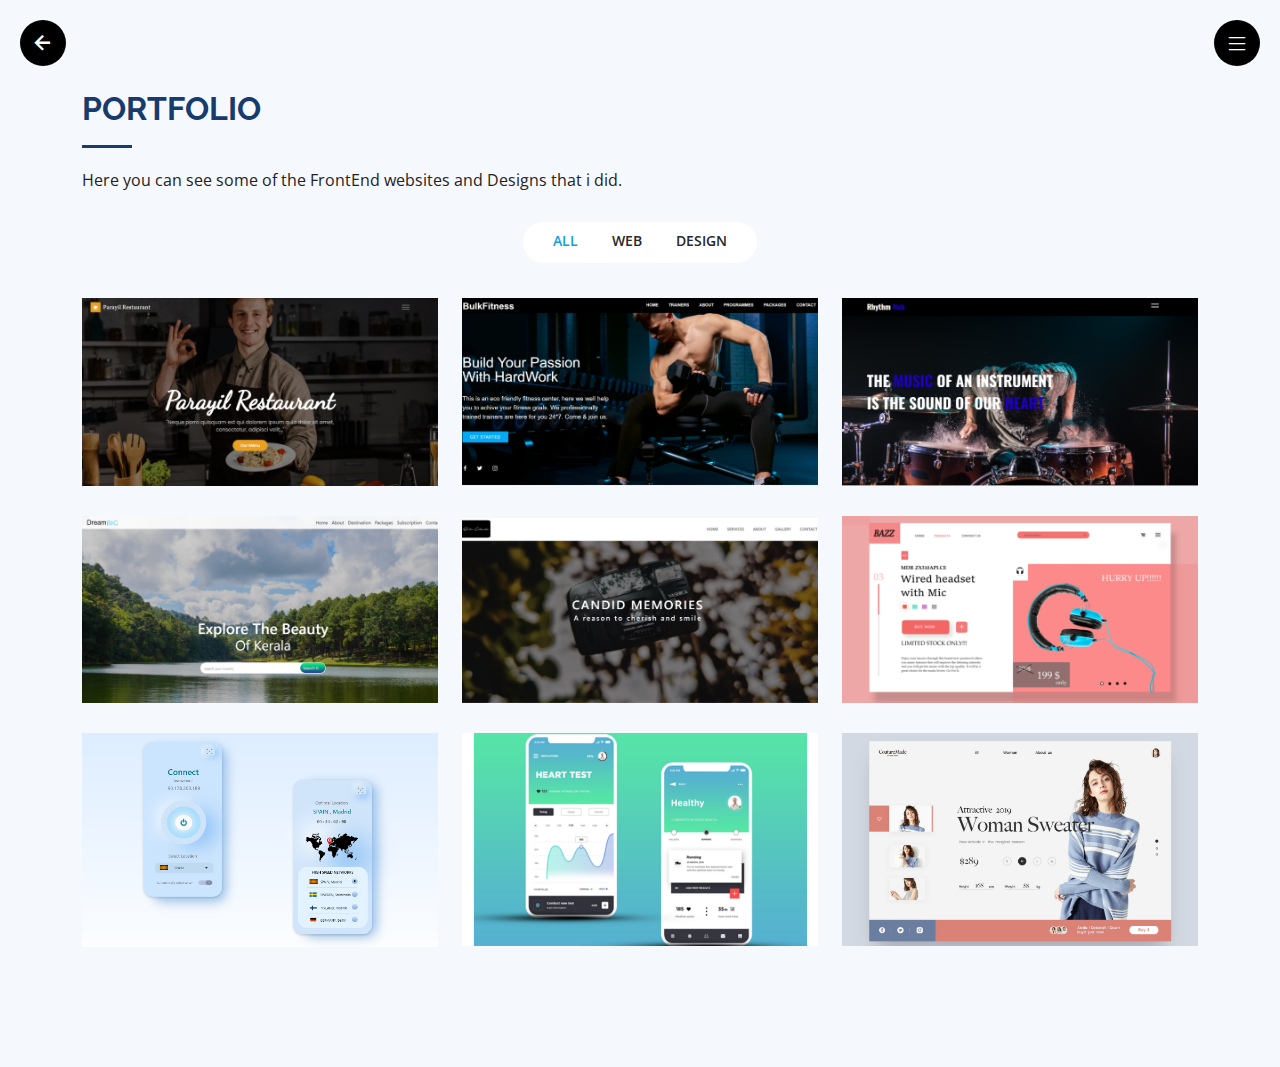
==== portfolio.html @ c001af82 "first-commit" ====
<!DOCTYPE html>
<html lang="en">

<head>
  <meta charset="utf-8">
  <meta content="width=device-width, initial-scale=1.0" name="viewport">

  <title>Bezel Website1</title>
  <meta content="" name="description">
  <meta content="" name="keywords">


  <!-- Favicons -->
  <link href="assets/img/favicon.png" rel="icon">
  <link href="assets/img/apple-touch-icon.png" rel="apple-touch-icon">

  <!-- Google Fonts -->
  <link
    href="https://fonts.googleapis.com/css?family=Open+Sans:300,300i,400,400i,600,600i,700,700i|Raleway:300,300i,400,400i,500,500i,600,600i,700,700i|Poppins:300,300i,400,400i,500,500i,600,600i,700,700i"
    rel="stylesheet">

  <!-- Vendor CSS Files -->
  <link href="assets/vendor/aos/aos.css" rel="stylesheet">
  <link href="assets/vendor/bootstrap/css/bootstrap.min.css" rel="stylesheet">
  <link href="assets/vendor/bootstrap-icons/bootstrap-icons.css" rel="stylesheet">
  <link href="assets/vendor/boxicons/css/boxicons.min.css" rel="stylesheet">
  <link href="assets/vendor/glightbox/css/glightbox.min.css" rel="stylesheet">
  <link href="assets/endor/swiper/swiper-bundle.min.css" rel="stylesheet">

  <!--Main CSS File -->
  <link href="assets/css/style.css" rel="stylesheet">


</head>

<body>

  <i class="bi bi-list mobile-nav-toggle"></i>
  <!-- ======= Header ======= -->
  <header id="header">
    <div class="d-flex flex-column">
      <div class="profile">
        <img src="assets/img/profile-img.jpg" alt="" class="img-fluid rounded-circle">

        <div class="social-links mt-3 text-center">
          <a href="https://api.whatsapp.com/qr/IHTNU7TVJEJCJ1" class="twitter"><i class="bx bxl-whatsapp"></i></a>
          <a href="https://www.instagram.com/__j.j_jr__/" class="instagram"><i class="bx bxl-instagram"></i></a>
          <a href="https://github.com/Bezel-Joseph" class="google-plus"><i class="bx bxl-github"></i></a>
          <a href="https://www.linkedin.com/in/bezel-jacob-9906391b2/" class="linkedin"><i
              class="bx bxl-linkedin"></i></a>
        </div>
      </div>

      <nav id="navbar" class="nav-menu navbar ">

        <ul>
          <li><a href="#hero" class="link-item nav-link scrollto"><i class="bx bx-home"></i> <span>Home</span></a></li>
          <li><a href="#services" class="link-item nav-link scrollto"><i class="bx bx-server"></i>
              <span>Services</span></a></li>
          <li><a href="#about" class="link-item nav-link scrollto"><i class="bx bx-user"></i> <span>About</span></a>
          </li>
          <li><a href="#resume" class="link-item nav-link scrollto"><i class="bx bx-file-blank"></i>
              <span>Resume</span></a></li>
          <li><a href="#portfolio" class=" link-item nav-link scrollto active"><i class="bx bx-book-content"></i>
              <span>Portfolio</span></a></li>
          <li><a href="#contact" class="link-item nav-link scrollto"><i class="bx bx-envelope"></i>
              <span>Contact</span></a></li>
        </ul>
      </nav>
    </div>
  </header>
  <!-- End Header -->


  <!-- ======= Hero Section ======= -->
  <section id="hero" class="d-flex flex-column section">

    <div class="toggle-container " id="toggle">
      <label for="toggle"><i class="bx bx-bulb"></i></label>
    </div>
    <div class="effect-wrap">
      <div class="effect effect-1">
      </div>
      <div class="effect effect-2">
        <div></div>
        <div></div>
        <div></div>
        <div></div>
        <div></div>
        <div></div>
        <div></div>
        <div></div>
        <div></div>
        <div></div>
        <div></div>
        <div></div>
        <div></div>
        <div></div>
        <div></div>
        <div></div>
        <div></div>
        <div></div>
        <div></div>
        <div></div>
        <div></div>
        <div></div>
        <div></div>
        <div></div>
        <div></div>
        <div></div>
        <div></div>
        <div></div>
        <div></div>
        <div></div>
        <div></div>
        <div></div>
        <div></div>
        <div></div>
        <div></div>
        <div></div>
        <div></div>
        <div></div>
        <div></div>
        <div></div>
        <div></div>
        <div></div>
        <div></div>
        <div></div>
        <div></div>
      </div>
      <div class="effect effect-3"></div>
      <div class="effect effect-5">
        <div></div>
        <div></div>
        <div></div>
        <div></div>
        <div></div>
        <div></div>
        <div></div>
        <div></div>
        <div></div>
        <div></div>
      </div>
    </div>
    </div>

    <div class="container">
      <div class="row full-screen align-items-center justify-content-center">
        <div class="home-text">
          <p>Hello!</p>
          <h1>I'm Bezel Joseph Jacob</h1>
          <h2>Developer & Designer</h2>
          <a href="./Bezel's Resume.pdf" class="nav-link btn-1 outer-shadow hover-in-shadow">Download Resume</a>
        </div>
      </div>
  </section>
  <!-- End Hero -->


  <main id="main">
    <!-- ======= Services Section ======= -->
    <section id="services" class="services section">
      <div class="container">
        <div class="toggle-container " id="back">
          <a href="#hero" class="link-item nav-link scrollto"><i class="bx bx-left-arrow-alt"></i></a>
        </div>
        <div class="section-title">
          <h2>SERVICES</h2>
          <p></p>
        </div>

        <div class="row">
          <div class="col-lg-4 col-md-6 icon-box" data-aos="fade-up">
            <div class="icon"><i class="bi bi-laptop"></i></div>
            <h4 class="title"><a href="">Web Development</a></h4>
            <p class="description">We provide you the best Front-End Websites with all modern effects and animations.
            </p>
          </div>
          <div class="col-lg-4 col-md-6 icon-box" data-aos="fade-up" data-aos-delay="100">
            <div class="icon"><i class="bi bi-brush"></i></div>
            <h4 class="title"><a href="">Web Design</a></h4>
            <p class="description">We provide you with the modern stunning web designs that will attract people.</p>
          </div>
          <div class="col-lg-4 col-md-6 icon-box" data-aos="fade-up" data-aos-delay="200">
            <div class="icon"><i class="bi bi-camera"></i></div>
            <h4 class="title"><a href="">Photography</a></h4>
            <p class="description">We also provide photoshoots for your websites and for all other events also</p>
          </div>

        </div>
      </div>
    </section>


    <!-- End Services Section -->


    <!-- ======= About Section ======= -->
    <section id="about" class="about section">
      <div class="toggle-container " id="back">
        <a href="#hero" class="link-item nav-link scrollto"><i class="bx bx-left-arrow-alt"></i></a>
      </div>
      <div class="container">
        <div class="section-title">
          <h2>ABOUT</h2>
          <p>I'm Bezel Joseph Jacob a Front-End Web Developer located at Alappuzha, Kerala. I'm currently pursuing
            B-tech in Electronics and Communication Engineering.</p>
        </div>

        <div class="row">
          <div class="col-lg-4" data-aos="fade-right">
            <img src="assets/img/profile-img.jpg" class="img-fluid" alt="">
          </div>
          <div class="col-lg-8 pt-4 pt-lg-0 content" data-aos="fade-left">
            <h3>Front-End web-Developer &amp; Web Designer.</h3>
            <p class="fst-italic">
              Being a Front-End Developer, I did some courses to enhance my knowledge and also did projects. Doing this
              as part time along with my studies. Working to become a Full Stack Web-Developer.
            </p>
            <div class="row">
              <div class="col-lg-6">
                <ul>
                  <li><i class="bi bi-chevron-right"></i> <strong>Website:</strong> <span>www.bezeljacob.com</span></li>
                  <li><i class="bi bi-chevron-right"></i> <strong>Phone:</strong> <span>+91 9605274431</span></li>
                  <li><i class="bi bi-chevron-right"></i> <strong>City:</strong> <span>Kerala, India</span></li>
                </ul>
              </div>
              <div class="col-lg-6">
                <ul>
                  <li><i class="bi bi-chevron-right"></i> <strong>Age:</strong> <span>21</span></li>
                  <li><i class="bi bi-chevron-right"></i> <strong>Degree:</strong> <span>Currently doing B-Tech</span>
                  </li>
                  <li><i class="bi bi-chevron-right"></i> <strong>Freelance:</strong> <span>Available</span></li>
                </ul>
              </div>
            </div>
            <p>
              I have a serious passion for UI effects, animation and creative intuitive, dynamic user interfaces. For
              any type of user interfaced Front-End website development or website Design you can feel free to contact
              me anytime. I can do it perfectly according to your suggestions.
            </p>
            <a href="./Bezel's Resume.pdf" class="nav-link btn-1 outer-shadow hover-in-shadow">Download Resume</a>
            <a href="#portfolio" class="link-item nav-link btn-1 outer-shadow hover-in-shadow">My Work</a>
          </div>
        </div>

        <div class="about1">
          <div class="section-title">
            <h2>SKILLS</h2>
          </div>

          <div class="row skills-content">

            <div class="col-lg-6" data-aos="fade-up">

              <div class="progress">
                <span class="skill">HTML <i class="val">80%</i></span>
                <div class="progress-bar-wrap">
                  <div class="progress-bar" role="progressbar" aria-valuenow="80" aria-valuemin="0" aria-valuemax="100">
                  </div>
                </div>
              </div>

              <div class="progress">
                <span class="skill">CSS <i class="val">80%</i></span>
                <div class="progress-bar-wrap">
                  <div class="progress-bar" role="progressbar" aria-valuenow="80" aria-valuemin="0" aria-valuemax="100">
                  </div>
                </div>
              </div>

              <div class="progress">
                <span class="skill">JavaScript <i class="val">60%</i></span>
                <div class="progress-bar-wrap">
                  <div class="progress-bar" role="progressbar" aria-valuenow="65" aria-valuemin="0" aria-valuemax="100">
                  </div>
                </div>
              </div>

            </div>

            <div class="col-lg-6" data-aos="fade-up" data-aos-delay="100">

              <div class="progress">
                <span class="skill">React Js <i class="val">50%</i></span>
                <div class="progress-bar-wrap">
                  <div class="progress-bar" role="progressbar" aria-valuenow="50" aria-valuemin="0" aria-valuemax="100">
                  </div>
                </div>
              </div>

              <div class="progress">
                <span class="skill">WordPress/CMS <i class="val">50%</i></span>
                <div class="progress-bar-wrap">
                  <div class="progress-bar" role="progressbar" aria-valuenow="50" aria-valuemin="0" aria-valuemax="100">
                  </div>
                </div>
              </div>

              <div class="progress">
                <span class="skill">Adobe Xd <i class="val">85%</i></span>
                <div class="progress-bar-wrap">
                  <div class="progress-bar" role="progressbar" aria-valuenow="85" aria-valuemin="0" aria-valuemax="100">
                  </div>
                </div>
              </div>

            </div>

          </div>
        </div>
      </div>

    </section>
    <!-- End About Section -->


    <!-- ======= Resume Section ======= -->
    <section id="resume" class="resume section">
      <div class="container">
        <div class="toggle-container " id="back">
          <a href="#hero" class="link-item nav-link scrollto"><i class="bx bx-left-arrow-alt"></i></a>
        </div>
        <div class="section-title">
          <h2>RESUME</h2>
          <p>An Engineering student from Kerala Technological University passionate about developing user-friendly web
            applications. Seeking to a job or as an intern to develop their product as a front-end engineer(React JS),
            as well as grow and develop my own skills as a coder. </p>
        </div>

        <div class="row">
          <div class="col-lg-6" data-aos="fade-up">
            <h3 class="resume-title">Sumary</h3>
            <div class="resume-item pb-0">
              <h4>Bezel Joseph Jacob</h4>
              <p><em>Innovative FrontEnd Website Developer and Designer with 1 years of experience in designing and
                  developing user-interfaced websites.</em></p>
              <ul>
                <li>Chengannur, Alappuzha, Kerala</li>
                <li>+91 9605274431</li>
                <li>bezeljr10@gmail.com</li>
              </ul>
            </div>

            <h3 class="resume-title">Education</h3>
            <div class="resume-item">
              <h4>Bachelor Of Technology</h4>
              <h5>2018 - Present</h5>
              <p><em>Electronics and Communication Engineering.</em></p>
              <p>Doing my bachelors at College Of Engineering Chengannur.</p>
            </div>
            <div class="resume-item">
              <h4>Senior High-School</h4>
              <h5>2016 - 2018</h5>
              <p>I did my High School and Senior High Schhol at Mathews Mar Athanasius Residential School</p>
            </div>
          </div>
          <div class="col-lg-6" data-aos="fade-up" data-aos-delay="100">
            <h3 class="resume-title">Work Experience</h3>
            <div class="resume-item">
              <h4>Front-End Web Developer</h4>
              <h5>2020 - Present</h5>
              <p><em>Freelance</em></p>
              <ul>
                <li>Generated user interfaced websites using HTML, CSS & Java Script.</li>
                <li>Did Certifications in HTML, CSS, JS .</li>
                <li>Assembled and addressed technical and design
                  requirements, integrating user-facing and front-end
                  elements to maintain web effectiveness.</li>
                <li>You can view my frontend website works at my Portfolio section.</li>
              </ul>
            </div>
            <div class="resume-item">
              <h4>Web Designer</h4>
              <h5>2020 - present</h5>
              <p><em>Stepping Stone Advertising, New York, NY</em></p>
              <ul>
                <li>Designed user interface to meet client specifications and
                  content management system</li>
                <li>Created visually stunning websites for clients.</li>
                <li>Developed stunning images and content to capture visitors interest.</li>
              </ul>
            </div>
          </div>
        </div>

      </div>
    </section>
    <!-- End Resume Section -->



    <!-- ======= Portfolio Section ======= -->
    <section id="portfolio" class="portfolio section-bg section active">
      <div class="container">
        <div class="toggle-container " id="back">
          <a href="#hero" class="link-item nav-link scrollto"><i class="bx bx-left-arrow-alt"></i></a>
        </div>
        <div class="section-title">
          <h2>PORTFOLIO</h2>
          <p>Here you can see some of the FrontEnd websites and Designs that i did.</p>
        </div>

        <div class="row" data-aos="fade-up">
          <div class="col-lg-12 d-flex justify-content-center">
            <ul id="portfolio-flters">
              <li data-filter="*" class="filter-active">All</li>
              <li data-filter=".filter-web">Web</li>
              <li data-filter=".filter-app">Design</li>

            </ul>
          </div>
        </div>

        <div class="row portfolio-container" data-aos="fade-up" data-aos-delay="100">


          <div class="col-lg-4 col-md-6 portfolio-item filter-web">
            <div class="portfolio-wrap">
              <img src="assets/img/portfolio/portfolio-2.png" class="img-fluid" alt="">
              <div class="portfolio-links">
                <a href="assets/img/portfolio/portfolio-2.png" data-gallery="portfolioGallery"
                  class="portfolio-lightbox" title="Web 1"><i class="bx bx-plus"></i></a>
                <a href="portfolio-details2.html" title="More Details"><i class="bx bx-link"></i></a>
              </div>
            </div>
          </div>

          <div class="col-lg-4 col-md-6 portfolio-item filter-web">
            <div class="portfolio-wrap">
              <img src="assets/img/portfolio/portfolio-6.png" class="img-fluid" alt="">
              <div class="portfolio-links">
                <a href="assets/img/portfolio/portfolio-6.png" data-gallery="portfolioGallery"
                  class="portfolio-lightbox" title="Web 2"><i class="bx bx-plus"></i></a>
                <a href="portfolio-details6.html" title="More Details"><i class="bx bx-link"></i></a>
              </div>
            </div>
          </div>

          <div class="col-lg-4 col-md-6 portfolio-item filter-web">
            <div class="portfolio-wrap">
              <img src="assets/img/portfolio/portfolio-7.png" class="img-fluid" alt="">
              <div class="portfolio-links">
                <a href="assets/img/portfolio/portfolio-7.png" data-gallery="portfolioGallery"
                  class="portfolio-lightbox" title="Web 3"><i class="bx bx-plus"></i></a>
                <a href="portfolio-details7.html" title="More Details"><i class="bx bx-link"></i></a>
              </div>
            </div>
          </div>

          <div class="col-lg-4 col-md-6 portfolio-item filter-web">
            <div class="portfolio-wrap">
              <img src="assets/img/portfolio/portfolio-8.png" class="img-fluid" alt="">
              <div class="portfolio-links">
                <a href="assets/img/portfolio/portfolio-8.png" data-gallery="portfolioGallery"
                  class="portfolio-lightbox" title="Web 4"><i class="bx bx-plus"></i></a>
                <a href="portfolio-details8.html" title="More Details"><i class="bx bx-link"></i></a>
              </div>
            </div>
          </div>

          <div class="col-lg-4 col-md-6 portfolio-item filter-web">
            <div class="portfolio-wrap">
              <img src="assets/img/portfolio/portfolio-9.png" class="img-fluid" alt="">
              <div class="portfolio-links">
                <a href="assets/img/portfolio/portfolio-9.png" data-gallery="portfolioGallery"
                  class="portfolio-lightbox" title="Web 5"><i class="bx bx-plus"></i></a>
                <a href="portfolio-details9.html" title="More Details"><i class="bx bx-link"></i></a>
              </div>
            </div>
          </div>

          <div class="col-lg-4 col-md-6 portfolio-item filter-app">
            <div class="portfolio-wrap">
              <img src="assets/img/portfolio/portfolio-1.png" class="img-fluid" alt="">
              <div class="portfolio-links">
                <a href="assets/img/portfolio/portfolio-1.png" data-gallery="portfolioGallery"
                  class="portfolio-lightbox" title="Design 1"><i class="bx bx-plus"></i></a>
                <a href="portfolio-details1.html" title="More Details"><i class="bx bx-link"></i></a>
              </div>
            </div>
          </div>

          <div class="col-lg-4 col-md-6 portfolio-item filter-app">
            <div class="portfolio-wrap">
              <img src="assets/img/portfolio/portfolio-3.png" class="img-fluid" alt="">
              <div class="portfolio-links">
                <a href="assets/img/portfolio/portfolio-3.png" data-gallery="portfolioGallery"
                  class="portfolio-lightbox" title="Design 2"><i class="bx bx-plus"></i></a>
                <a href="portfolio-details3.html" title="More Details"><i class="bx bx-link"></i></a>
              </div>
            </div>
          </div>

          <div class="col-lg-4 col-md-6 portfolio-item filter-app">
            <div class="portfolio-wrap">
              <img src="assets/img/portfolio/portfolio-4.png" class="img-fluid" alt="">
              <div class="portfolio-links">
                <a href="assets/img/portfolio/portfolio-4.png" data-gallery="portfolioGallery"
                  class="portfolio-lightbox" title="Design 3"><i class="bx bx-plus"></i></a>
                <a href="portfolio-details4.html" title="More Details"><i class="bx bx-link"></i></a>
              </div>
            </div>
          </div>
          <div class="col-lg-4 col-md-6 portfolio-item filter-app">
            <div class="portfolio-wrap">
              <img src="assets/img/portfolio/portfolio-5.png" class="img-fluid" alt="">
              <div class="portfolio-links">
                <a href="assets/img/portfolio/portfolio-5.png" data-gallery="portfolioGallery"
                  class="portfolio-lightbox" title="Design 4"><i class="bx bx-plus"></i></a>
                <a href="portfolio-details5.html" title="More Details"><i class="bx bx-link"></i></a>
              </div>
            </div>
          </div>
        </div>

      </div>
    </section>
    <!-- End Portfolio Section -->






    <!-- ======= Contact Section ======= -->
    <section id="contact" class="contact section">
      <div class="container">
        <div class="toggle-container " id="back">
          <a href="#hero" class="link-item nav-link scrollto"><i class="bx bx-left-arrow-alt"></i></a>
        </div>
        <div class="section-title">
          <h2>CONTACT</h2>
          <p>For any sort of queries you can feel free to contact me anytime.</p>
        </div>

        <div class="row" data-aos="fade-in">

          <div class="col-lg-5 d-flex align-items-stretch">
            <div class="info">
              <div class="address">
                <i class="bi bi-geo-alt"></i>
                <h4>Location:</h4>
                <p>Chengannur, Kerala ,India</p>
              </div>

              <div class="email">
                <i class="bi bi-envelope"></i>
                <h4>Email:</h4>
                <p>bezeljr10@gmail.com</p>
              </div>

              <div class="phone">
                <i class="bi bi-phone"></i>
                <h4>Call:</h4>
                <p>+91 9605274431</p>
              </div>

              <iframe
                src="https://maps.google.com/maps?width=600&amp;height=400&amp;hl=en&amp;q=thiruvalla&amp;t=&amp;z=14&amp;ie=UTF8&amp;iwloc=B&amp;output=embed"
                frameborder="0" style="border:0; width: 100%; height: 290px;" allowfullscreen></iframe>
            </div>

          </div>

          <div class="col-lg-7 mt-5 mt-lg-0 d-flex align-items-stretch">
            <form action="forms/contact.php" method="post" role="form" class="php-email-form">
              <div class="row">
                <div class="form-group col-md-6">
                  <label for="name">Your Name</label>
                  <input type="text" name="name" class="form-control" id="name" required>
                </div>
                <div class="form-group col-md-6">
                  <label for="name">Your Email</label>
                  <input type="email" class="form-control" name="email" id="email" required>
                </div>
              </div>
              <div class="form-group">
                <label for="name">Subject</label>
                <input type="text" class="form-control" name="subject" id="subject" required>
              </div>
              <div class="form-group">
                <label for="name">Message</label>
                <textarea class="form-control" name="message" rows="10" required></textarea>
              </div>
              <div class="my-3">
                <div class="loading">Loading</div>
                <div class="error-message"></div>
                <div class="sent-message">Your message has been sent. Thank you!</div>
              </div>
              <div class="text-center"><button type="submit">Send Message</button></div>
            </form>
          </div>

        </div>

      </div>
    </section>
    <!-- End Contact Section -->

  </main><!-- End #main -->

  <a href="#" class="back-to-top d-flex align-items-center justify-content-center"><i
      class="bi bi-arrow-up-short"></i></a>

  <!-- Vendor JS Files -->
  <script src="assets/vendor/aos/aos.js"></script>
  <script src="assets/vendor/bootstrap/js/bootstrap.bundle.min.js"></script>
  <script src="assets/vendor/glightbox/js/glightbox.min.js"></script>
  <script src="assets/vendor/isotope-layout/isotope.pkgd.min.js"></script>
  <script src="assets/vendor/php-email-form/validate.js"></script>
  <script src="assets/vendor/purecounter/purecounter.js"></script>
  <script src="assets/vendor/swiper/swiper-bundle.min.js"></script>
  <script src="assets/vendor/typed.js/typed.min.js"></script>
  <script src="assets/vendor/waypoints/noframework.waypoints.js"></script>

  <!-- Main JS File -->
  <script src="assets/js/main.js"></script>

</body>

</html>
---- assets/css/style.css ----
:root{
  --outer-shadow: 3px 3px 3px #d0d0d0, -3px -3px 3px #f8f8f8;
    --outer-shadow-0: 0 0 0 #d0d0d0, 0 0 0 #f8f8f8;
    --inner-shadow: inset 3px 3px 3px #d0d0d0, inset -3px -3px 3px #f8f8f8;
}

*{
  box-sizing: border-box;
}

/*Button*/
.btn-1{
  padding: 10px 25px;
  font-size: 16px;
  font-weight: 500;
  color: #0000ff;
  background-color:#f5f8fd;
  line-height: 1.5;
  cursor: pointer;
  border-radius: 30px;
  transition: all 0.3s ease;
  display: inline-block;
  margin-top: 20px;
  margin-right: 10px;
}
.outer-shadow{
  box-shadow: var(--outer-shadow);
}
.hover-in-shadow{
  position: relative;
  z-index:1 ;
}
.hover-in-shadow:hover{
  box-shadow: var(--outer-shadow-0);
}
.hover-in-shadow:after{
  content: '';
  position: absolute;
  left: 0;
  top: 0;
  height: 100%;
  width: 100%;
  transition: all 0.3s ease;
}
.hover-in-shadow:hover:after{
  box-shadow: var(--inner-shadow);
}
.btn-1:after{
  border-radius: 30px;
}  
/*Button end*/

/*Page Loader*/
#page-loader{
  position: fixed;
  top: 0;
  height: 100%;
  width: 100%;
  background-color: #191a1a;
  z-index: 1500;
  transition: all 0.6s ease;
  text-align: center;
}
#page-loader  h1 {
  margin-top: 200px;
  padding: 0;
  font-family: ‘Arial Narrow’, sans-serif;
  font-weight: 100;
  font-size: 1.1em;
  color: #a3e1f0;
}

#page-loader  span {
  position: relative;
  top: 0.63em;  
  display: inline-block;
  text-transform: uppercase;  
  opacity: 0;
  transform: rotateX(-90deg);

}

#page-loader  .let1 {
  animation: drop 1.2s ease-in-out infinite;
  animation-delay: 1.2s;
}

#page-loader  .let2 {
  animation: drop 1.2s ease-in-out infinite;
  animation-delay: 1.3s;
}

#page-loader  .let3 {
  animation: drop 1.2s ease-in-out infinite;
  animation-delay: 1.4s;
}

#page-loader  .let4 {
  animation: drop 1.2s ease-in-out infinite;
  animation-delay: 1.5s;

}

#page-loader .let5 {
  animation: drop 1.2s ease-in-out infinite;
  animation-delay: 1.6s;
}

#page-loader .let6 {
  animation: drop 1.2s ease-in-out infinite;
  animation-delay: 1.7s;
}

#page-loader .let7 {
  animation: drop 1.2s ease-in-out infinite;
  animation-delay: 1.8s;
}

@keyframes drop {
    10% {
        opacity: 0.5;
    }
    20% {
        opacity: 1;
        top: 3.78em;
        transform: rotateX(-360deg);
    }
    80% {
        opacity: 1;
        top: 3.78em;
        transform: rotateX(-360deg);
    }
    90% {
        opacity: 0.5;
    }
    100% {
        opacity: 0;
        top: 6.94em
    }
}

/*Page Loader end*/





body {
  font-family: "Open Sans", sans-serif;
  color: #242222;
}


a {
  color: #000;
  text-decoration: none;
}

a:hover {
  color: #173b6c;
  text-decoration: none;
}

h1, h2, h3, h4, h5, h6 {
  font-family: "Raleway", sans-serif;
}

/*Background color toggler START*/

.toggle-container {
    position: fixed;
    top: 20px;
    left: 20px;
}


#toggle label {
  font-size: 27px;
  display: inline-block;
  background: #212431;
  color: #fff;
  line-height: 1.2;
  padding: 8px 0;
  margin-right: 4px;
  border-radius: 50%;
  text-align: center;
  width: 46px;
  height: 46px;
  transition: background 0.3s linear;
}
body.dark{
  color: #fff;
  background: rgb(29, 23, 23);
}

body.dark #toggle label {
    background-color: #fff;
    color: #000;
}

#back {
  position: fixed;
  left: 20px;
  top: 20px;
  z-index: 100;
  border: 0;
  font-size: 28px;
  transition: all 0.4s;
  outline: none !important;
  background-color: #000;
  color: white;
  width: 46px;
  height: 46px;
  display: inline-flex;
  align-items: center;
  justify-content: center;
  line-height: 0;
  border-radius: 50px;
  cursor: pointer;
}
#back i{
  color: #fff;
}

body.dark #back {
    background-color: #e4b374;
    color: #000;
}

body.dark .btn-1{
  color: #000;
  background-color:#e4b374;
}
body.dark .outer-shadow{
  box-shadow: var(--outer-shadow-1);
}
body.dark .hover-in-shadow:hover{
  box-shadow: var(--outer-shadow-2);
}
body.dark .hover-in-shadow:hover:after{
  box-shadow: var(--inner-shadow-2);
}

body.dark .nav-menu a, .nav-menu a:focus {
  color: #fff;
}

body.dark .nav-menu a i, .nav-menu a:focus i {
  color: #fff;
}

body.dark .nav-menu a:hover, .nav-menu .active, .nav-menu .active:focus, .nav-menu li:hover > a {
  color: #fff;
}

body.dark .nav-menu a:hover i, .nav-menu .active i, .nav-menu .active:focus i, .nav-menu li:hover > a i {
  color: #e4b374;
}

body.dark #hero {
  background-color: rgb(29, 23, 23);
}
body.dark #hero .home-text p{
 color: #fff;
}
body.dark #hero .home-text .first2{
    color:#fff;
}
body.dark #hero .home-text .first1{
    color: #fff;
}

body.dark #hero p {
  color: #000;
}

body.dark #hero p span {
  color: #000;
  border-bottom: 3px solid #000;
}


body.dark .mobile-nav-toggle {
  
  background-color: #e4b374;
 
}
body.dark  #hero p span{
  border-bottom: 3px solid #1ab66d;
}
body.dark #header {
  background-color: rgb(29, 23, 23);;
}

body.dark #header .profile img {
  border: 2px solid #e4b374;
}



body.dark #header .profile h1 a, #header .profile h1 a:hover {
  color: #e4b374;
 
}

body.dark #header .profile .social-links a {
 
  background: #fff;
  color: #000;

}

body.dark #header .profile .social-links a:hover {
  background: #e4b374;
  color: #fff;

}

body.dark .section-title h2 {
  color:  #fff;
}

body.dark .section-title h2::after {

  background: #e4b374;
}

body.dark .about .content h3 {
 
  color: #e4b374;
}
body.dark .services .title a {
  color: #fff;
}
body.dark #services{
  background-color: rgb(29, 23, 23);
}
body.dark .services .icon-box:hover .icon i {
  color: #e4b374;
}
body.dark .services .icon {
 background: #e4b374;
  border: 1px solid #e4b374;
}
body.dark .services .title a:hover {
  color: #e4b374;
}
body.dark #about{
  background-color: rgb(29, 23, 23);
}
body.dark .about1 .progress .skill {
  color: #fff;
}

body.dark .about1 .progress-bar-wrap {
  background: #dce8f8;
}

body.dark .about1 .progress-bar {
  background-color: #e4b374;
}

body.dark #resume{
  background-color: rgb(29, 23, 23);
}
body.dark .resume .resume-title {
  color: #e4b374;
}

body.dark .resume .resume-item {
  border-left: 2px solid #e4b374;
}

body.dark .resume .resume-item h4 {
  color: #fff;
}

body.dark .resume .resume-item h5 {
  background: #fff;
 color: rgb(29, 23, 23);
}

body.dark .resume .resume-item::before {
  background: #fff;
  border: 2px solid #1f5297;
}



body.dark #portfolio{
  background-color: rgb(29, 23, 23);
}

body.dark .portfolio .portfolio-wrap .portfolio-links a {
    background: #e4b374;
  }
  
body.dark .portfolio .portfolio-wrap .portfolio-links a:hover {
    background: #e4b374;
  }
  
body.dark .portfolio .portfolio-wrap .portfolio-links a + a {
    border-left: 1px solid #e4b374;
  }
body.dark .portfolio #portfolio-flters li:hover, .portfolio #portfolio-flters li.filter-active {
    color: a;
   
  }
body.dark .portfolio-details .portfolio-details-slider .swiper-pagination .swiper-pagination-bullet {
   
    border: 1px solid #e4b374;
  }
  
body.dark .portfolio-details .portfolio-details-slider .swiper-pagination .swiper-pagination-bullet-active {
    background-color: #e4b374;
  }
body.dark .portfolio-details .portfolio-info ul li a {
  color: #5eff00;
}
 

body.dark #breadcrumbs{
  background-color: #e4b374;
}
body.dark #breadcrumbs a{
  color: #fff;
}
body.dark #breadcrumbs li::before{
  color: #fff;
}

body.dark .back-to-top {
  background: #e4b374;
}

body.dark .back-to-top i {
  color: #fff;
}
body.dark .back-to-top i:hover {
 
  color: rgb(29, 23, 23);
}
body.dark .back-to-top:hover {
  background: #ffffff;
}

.bi-chevron-right::before {
  color: #e4b374;
}
body.dark .contact{
  background-color: rgb(29, 23, 23);
  
}
body.dark .contact .info {
  background: rgb(29, 23, 23);
  border: 2px solid #e4b374;
  
}

body.dark .contact .info h4 {
  color: #fff;
}

body.dark .contact .info p {
  color: #fff;
}


body.dark .contact .info .social-links a {
  background: #fff;
  color: #e4b374;
}

body.dark .contact .info .social-links a:hover {
  background: #e4b374;
  color: #fff;
}
body.dark .contact .info i {
  color: #e4b374;
  background: #dff3fc;
}
body.dark .contact .info i:hover {
  color: #fff;
  background: #e4b374;
}

body.dark .contact .info .email:hover i, .contact .info .address:hover i, .contact .info .phone:hover i {
  background: #e4b374;
  color: #fff;
}
body.dark .contact .details {
  background: rgb(29, 23, 23);;
  box-shadow: 0 0 24px 0 rgba(0, 0, 0, 0.12);
  border: 1px solid #e4b374;
}
body.dark .contact .social-links a{

  background: #e4b374;
  color: #000;

}

/*Background color toggler END*/



/*--------------------------------------------------------------
# Back to top button
--------------------------------------------------------------*/
.back-to-top {
  position: fixed;
  visibility: hidden;
  opacity: 0;
  right: 15px;
  bottom: 15px;
  z-index: 996;
  background: #173b6c;
  width: 40px;
  height: 40px;
  border-radius: 50px;
  transition: all 0.4s;
}

.back-to-top i {
  font-size: 28px;
  color: #fff;
  line-height: 0;
}

.back-to-top:hover {
  background: #2eafec;
  color: #fff;
}

.back-to-top.active {
  visibility: visible;
  opacity: 1;
}



/*--------------------------------------------------------------
# Sections General
--------------------------------------------------------------*/
section {
  padding: 90px 0;
  overflow: hidden;
}

.section-bg {
  background: #f5f8fd;
}


.section-title {
  padding-bottom: 30px;
}

.section-title h2 {
  font-size: 32px;
  font-weight: bold;
  margin-bottom: 20px;
  padding-bottom: 20px;
  position: relative;
  color: #173b6c;
}

.section-title h2::after {
  content: '';
  position: absolute;
  display: block;
  width: 50px;
  height: 3px;
  background: #173b6c;
  bottom: 0;
  left: 0;
}

.section-title p {
  margin-bottom: 0;
}

.section.hide{
  display: none;
}
.section.hide{
  display: none!important;
}

/*--------------------------------------------------------------
# Header
--------------------------------------------------------------*/
#header {
  position: fixed;
  top: 0;
  left: -300px;
  bottom: 0;
  width: 300px;
  transition: all ease-in-out 0.5s;
  z-index: 9997;
  transition: all 0.5s;
  padding: 40px 15px;
  background: #f5f8fd;
  overflow-y: auto;
}

#header .profile img {
  margin: 15px auto;
  padding: 4px;
  display: block;
  width: 150px;
  border: 4px solid #2c2f3f;
}

#header .profile h1 {
  font-size: 24px;
  margin: 0;
  padding: 0;
  font-weight: 600;
  -moz-text-align-last: center;
  text-align-last: center;
  font-family: "Poppins", sans-serif;
}

#header .profile h1 a, #header .profile h1 a:hover {
  color: #000;
  text-decoration: none;
}

#header .profile .social-links a {
  font-size: 18px;
  display: inline-block;
  background: #212431;
  color: #fff;
  line-height: 1;
  padding: 8px 0;
  margin-right: 4px;
  border-radius: 50%;
  text-align: center;
  width: 36px;
  height: 36px;
  transition: 0.3s;
}

#header .profile .social-links a:hover {
  background: #149ddd;
  color: #fff;
  text-decoration: none;
}


@media (max-width: 568px) {
  #header .profile img {
    padding: 2px;
    width: 120px;
  }
  #header {
    padding: 20px 15px;
  }
  }

#main {
  margin-left: 0px;
}

@media (max-width: 1199px) {
  #header {
    left: -300px;
  }
  #main {
    margin-left: 0;
  }
  
}



/*--------------------------------------------------------------
# Navigation Menu
--------------------------------------------------------------*/
/* Desktop Navigation */
.nav-menu {
  padding: 30px 0 0 0;
}

.nav-menu * {
  margin: 0;
  padding: 0;
  list-style: none;
}

.nav-menu > ul > li {
  position: relative;
  white-space: nowrap;
}

.nav-menu a, .nav-menu a:focus {
  display: flex;
  align-items: center;
  color: #000;
  padding: 12px 15px;
  margin-bottom: 8px;
  transition: 0.3s;
  font-size: 15px;
}

.nav-menu a i, .nav-menu a:focus i {
  font-size: 24px;
  padding-right: 8px;
  color: #000;
}

.nav-menu a:hover, .nav-menu .active, .nav-menu .active:focus, .nav-menu li:hover > a {
  text-decoration: none;
  color: #000;
}

.nav-menu a:hover i, .nav-menu .active i, .nav-menu .active:focus i, .nav-menu li:hover > a i {
  color: #149ddd;
}

/* Mobile Navigation */
.mobile-nav-toggle {
  position: fixed;
  right: 20px;
  top: 20px;
  z-index: 100;
  border: 0;
  font-size: 24px;
  transition: all 0.4s;
  outline: none !important;
  background-color: #000;
  color: #fff;
  width: 46px;
  height: 46px;
  display: inline-flex;
  align-items: center;
  justify-content: center;
  line-height: 0;
  border-radius: 50px;
  cursor: pointer;
}
.mobile-nav-toggle:after{
  border-radius: 50%;
}

.mobile-nav-active {
  overflow: hidden;
}

.mobile-nav-active #header {
  left: 0;
}  




/*--------------------------------------------------------------
# Hero Section
--------------------------------------------------------------*/

#hero {
  width: 100%;
  height: 100vh;
  background-size: cover;
  background-color: #f5f8fd;
}


.effect-wrap .effect{
  position: absolute;
  z-index: 1000;
}
.effect-1{
  width: 40px;
  height: 40px;
  border: 4px solid #8a49ff;
  right: 10%;
  bottom: 10%;
  animation: spin 10s linear infinite;
}
.effect-2{
  left: 5%;
  bottom:20%;
  width: 50px;
  display: flex;
  flex-wrap: wrap;
  justify-content: space-between;
  animation: topBounce 2s ease-in-out infinite;
}
.effect-2 div{
  height: 3px;
  width: 3px;
  background-color: #ff9c07;
  margin: 0 3px 8px;
}
.effect-3{
  height: 180px;
  width: 190px;
  border: 20px solid #149ddd;
  border-radius: 50%;
  left:50%;
  top: -120px;
  animation:leftBounce 3s ease-in-out infinite;
  overflow: hidden;

}

.effect-5{
height: 70px;
width: 70px;
display: flex;
justify-content: space-between;
right: 10%;
top: 30%;
border-radius: 50%;
overflow:hidden;
animation: spin 10s linear infinite;
}
.effect-5 div{
width: 1px;
background-color: blue;
}
@keyframes spin{
  0%{
      transform:rotate(0deg) ;
  }
  100%{
      transform: rotate(360deg);
  }
}
@keyframes topBounce{
  0%,100%{
      transform: translateY(0);
  }
  50%{
      transform: translateY(25px)
  }
}
@keyframes  leftBounce {
  0%,100%{
      transform: translateX(0);
  }
  50%{
      transform: translateX(50px);
  }
}
@keyframes  rightBounce {
  0%,100%{
      transform: translateX(50px);
  }
  50%{
      transform: translateX(0px);
  }
}
@keyframes  leftBounce2 {
  0%,100%{
      transform: translateX(0);
  }
  50%{
      transform: translateX(30px);
  }
}
@keyframes  rightBounce2 {
  0%,100%{
      transform: translateX(30px);
  }
  50%{
      transform: translateX(0px);
  }
}
@keyframes fadeInTop{
  0%{
      opacity: 0;
      transform: translateY(-25px);
  }
  100%{
      opacity: 0;
      transform: translateY(0px);
  }
}
#hero .container{
  margin-top: 170px;
  margin-left: 450px;
}
#hero .home-text{
 flex:0 0 100%;
 max-width: 100%;
}
#hero .home-text p{
  font-size: 40px;
  text-transform: capitalize;
  margin: 0;
  padding-bottom: 20px;
 }
 #hero .home-text h1{
     font-size: 48px;
     font-weight: 700;
     margin: 0;
     animation:leftBounce 2s linear infinite;
 }
 #hero .home-text h2{
     font-size: 25px;
     font-weight: 600;
     margin-bottom: 25px;
     animation:rightBounce 2s linear infinite;
 }
@media (max-width: 1200px) {
  #hero .home-text p{
    font-size: 17px;
   
   
   }
   #hero .home-text h1{
       font-size: 44px;
       animation:leftBounce 2s linear infinite;
   }
   #hero .home-text h2{
       font-size: 22px;
       animation:rightBounce 2s linear infinite;
      
   }
   #hero .container{
    margin-left: 190px;
  }
}
@media (max-width: 1000px) {
  #hero .home-text p{
    font-size: 15px;
    
   }
   #hero .home-text h1{
       font-size: 42px;
       animation:leftBounce 2s linear infinite;
      
       
   }
   #hero .home-text h2{
       font-size: 20px;
       animation:rightBounce 2s linear infinite;
      
   }
   #hero .container{
    margin-left: 180px;
  }
  .effect-2{
    bottom:10%;
  }
  .effect-5{
    height: 60px;
    width: 60px;
    top: 15%;
    }
    .effect-1{
      width: 45px;
      height: 45px;
      border: 4px solid #8a49ff;
      right: 10%;
      bottom: 10%;
      animation: spin 10s linear infinite;
    }
    .effect-3{
     display: none;
    
    } .effect-2{
      bottom:10%;
    }
    .effect-5{
      height: 60px;
      width: 60px;
      top: 15%;
      }
      .effect-1{
        width: 45px;
        height: 45px;
        border: 4px solid #8a49ff;
        right: 10%;
        bottom: 10%;
        animation: spin 10s linear infinite;
      }
      .effect-3{
       display: none;
      
      }
}

@media (max-width: 750px) {
  #hero .home-text p{
    font-size: 14px;
    
   }
   #hero .home-text h1{
       font-size: 40px;
       padding-left: 10px;
       animation:leftBounce 2s linear infinite;
   }
   #hero .home-text h2{
       font-size: 19px;
       animation:rightBounce 2s linear infinite;
      
   }
   #hero .container{
    margin-left: 80px;
  }
  .effect-2{
    bottom:10%;
  }
  .effect-5{
    height: 60px;
    width: 60px;
    top: 15%;
    }
    .effect-1{
      width: 45px;
      height: 45px;
      border: 4px solid #8a49ff;
      right: 10%;
      bottom: 10%;
      animation: spin 10s linear infinite;
    }
    .effect-3{
     display: none;
    
    }
}
@media (max-width: 600px) {
 #hero{
   height:100vh;
 }
  #hero .home-text p{
    font-size: 21px;
    
   }
   #hero .home-text h1{
       font-size: 24px;
       animation:leftBounce2 2s linear infinite;
   }
   #hero .home-text h2{
       font-size: 19px;
       animation: rightBounce2 2s linear infinite;
   }
   #hero .container{
    margin-left: 20px;
  }
  .effect-2{
    bottom:10%;
  }
  .effect-5{
    height: 60px;
    width: 60px;
    top: 15%;
    }
    .effect-1{
      width: 45px;
      height: 45px;
      border: 4px solid #8a49ff;
      right: 10%;
      bottom: 10%;
      animation: spin 10s linear infinite;
    }
    .effect-3{
     display: none;
    
    }
}
@media (max-width: 300px) {
  #hero .home-text p{
    font-size: 16px;
   }
   #hero .home-text h1{
       font-size: 20px;
       animation:leftBounce2 2s linear infinite;
   }
   #hero .home-text h2{
       font-size: 12px;
       animation: rightBounce2 2s linear infinite;
   }
   #hero .container{
    margin-left: 16px;
  }
  .effect-2{
    bottom:10%;
  }
  .effect-5{
    height: 60px;
    width: 60px;
    top: 15%;
    }
    .effect-1{
      width: 45px;
      height: 45px;
      border: 4px solid #8a49ff;
      right: 10%;
      bottom: 10%;
      animation: spin 10s linear infinite;
    }
    .effect-3{
     display: none;
    
    }
}





/*--------------------------------------------------------------
# Services
--------------------------------------------------------------*/
#services{
 
  padding-top:230px;
  padding-bottom: 310px;
  background-color: #f5f8fd;
  
}
#services .section-title h2{
  margin-bottom: -20px;
}
#services .container a{
  right: 0;
  padding-left: 3px;
}
.services .icon-box {
  margin-top: 80px;

}

.services .icon {
  float: left;
  display: flex;
  align-items: center;
  justify-content: center;
  width: 54px;
  height: 54px;
  background: #149ddd;
  border-radius: 50%;
  transition: 0.5s;
  border: 1px solid #149ddd;
}

.services .icon i {
  color: #fff;
  font-size: 24px;
  line-height: 0;
}

.services .icon-box:hover .icon {
  background: #fff;
}

.services .icon-box:hover .icon i {
  color: #149ddd;
}


.services .title {
  margin-left: 80px;
  font-weight: 700;
  margin-bottom: 15px;
  font-size: 18px;
}

.services .title a {
  color: #343a40;
}

.services .title a:hover {
  color: #149ddd;
}

.services .description {
  margin-left: 80px;
  line-height: 24px;
  font-size: 14px;
}
@media (max-width: 568px) {
  #services {
    padding-top: 100px;
    padding-bottom: 40px;
  }
  .services .icon-box {
    margin-top: 40px;
  
  }
  }




/*--------------------------------------------------------------
# About
--------------------------------------------------------------*/
#about{
  background-color: #f5f8fd;
}
.about .content h3 {
  font-weight: 700;
  font-size: 26px;
  color: #173b6c;
}

.about .content ul {
  list-style: none;
  padding: 0;
}

.about .content ul li {
  margin-bottom: 20px;
  display: flex;
  align-items: center;
}

.about .content ul strong {
  margin-right: 10px;
}

.about .content ul i {
  font-size: 16px;
  margin-right: 5px;
  color: #149ddd;
  line-height: 0;
}

.about .content p:last-child {
  margin-bottom: 0;
}



/*--------------------------------------------------------------
# Skills
--------------------------------------------------------------*/

.about1{
  margin-top: 150px;

  
}
.about1 .progress {
  height: 70px;
  display: block;
  background: none;
  border-radius: 0;
}

.about1 .progress .skill {
  padding: 0;
  margin: 0px 0 6px 0;
  text-transform: uppercase;
  display: block;
  font-weight: 600;
  font-size: 15px;
  font-family: "Poppins", sans-serif;
  color: #050d18;
 
}
.about1 .progress .skill .val {
  float: right;
  font-style: normal;
}

.about1 .progress-bar-wrap {
  background: #dce8f8;
  height: 10px;
}

.about1 .progress-bar {
  width: 1px;
  height: 10px;
  transition: .9s;
  background-color: #149ddd;
}



/*--------------------------------------------------------------
# Resume
--------------------------------------------------------------*/
#resume{
  background-color: #f5f8fd;
}
.resume .resume-title {
  font-size: 26px;
  font-weight: 700;
  margin-top: 20px;
  margin-bottom: 20px;
  color: #050d18;
}

.resume .resume-item {
  padding: 0 0 20px 20px;
  margin-top: -2px;
  border-left: 2px solid #1f5297;
  position: relative;
}

.resume .resume-item h4 {
  line-height: 18px;
  font-size: 18px;
  font-weight: 600;
  text-transform: uppercase;
  font-family: "Poppins", sans-serif;
  color: #050d18;
  margin-bottom: 10px;
}

.resume .resume-item h5 {
  font-size: 16px;
  background: #e4edf9;
  padding: 5px 15px;
  display: inline-block;
  font-weight: 600;
  margin-bottom: 10px;
}

.resume .resume-item ul {
  padding-left: 20px;
}

.resume .resume-item ul li {
  padding-bottom: 10px;
}

.resume .resume-item:last-child {
  padding-bottom: 0;
}

.resume .resume-item::before {
  content: "";
  position: absolute;
  width: 16px;
  height: 16px;
  border-radius: 50px;
  left: -9px;
  top: 0;
  background: #fff;
  border: 2px solid #1f5297;
}



/*--------------------------------------------------------------
# Portfolio
--------------------------------------------------------------*/
.portfolio .portfolio-item {
  margin-bottom: 30px;
}

.portfolio #portfolio-flters {
  padding: 0;
  margin: 0 auto 35px auto;
  list-style: none;
  text-align: center;
  background: #fff;
  border-radius: 50px;
  padding: 2px 15px;
}

.portfolio #portfolio-flters li {
  cursor: pointer;
  display: inline-block;
  padding: 10px 15px 8px 15px;
  font-size: 14px;
  font-weight: 600;
  line-height: 1;
  text-transform: uppercase;
  color: #272829;
  margin-bottom: 5px;
  transition: all 0.3s ease-in-out;
}

.portfolio #portfolio-flters li:hover, .portfolio #portfolio-flters li.filter-active {
  color: #149ddd;
}

.portfolio #portfolio-flters li:last-child {
  margin-right: 0;
}

.portfolio .portfolio-wrap {
  transition: 0.3s;
  position: relative;
  overflow: hidden;
  z-index: 1;
}

.portfolio .portfolio-wrap::before {
  content: "";
  background: rgba(255, 255, 255, 0.5);
  position: absolute;
  left: 0;
  right: 0;
  top: 0;
  bottom: 0;
  transition: all ease-in-out 0.3s;
  z-index: 2;
  opacity: 0;
}

.portfolio .portfolio-wrap .portfolio-links {
  opacity: 1;
  left: 0;
  right: 0;
  bottom: -60px;
  z-index: 3;
  position: absolute;
  transition: all ease-in-out 0.3s;
  display: flex;
  justify-content: center;
}

.portfolio .portfolio-wrap .portfolio-links a {
  color: #fff;
  font-size: 28px;
  text-align: center;
  background: rgba(20, 157, 221, 0.75);
  transition: 0.3s;
  width: 50%;
}

.portfolio .portfolio-wrap .portfolio-links a:hover {
  background: rgba(20, 157, 221, 0.95);
}

.portfolio .portfolio-wrap .portfolio-links a + a {
  border-left: 1px solid #37b3ed;
}


.portfolio .portfolio-wrap:hover::before {
  top: 0;
  left: 0;
  right: 0;
  bottom: 0;
  opacity: 1;
}

.portfolio .portfolio-wrap:hover .portfolio-links {
  opacity: 1;
  bottom: 0;
}


/*--------------------------------------------------------------
# Portfolio Details
--------------------------------------------------------------*/
.portfolio-details1 {
  padding-top: 40px;
}

.portfolio-details .portfolio-details-slider img {
  width: 100%;
}

.portfolio-details .portfolio-details-slider .swiper-pagination {
  margin-top: 20px;
  position: relative;
}

.portfolio-details .portfolio-details-slider .swiper-pagination .swiper-pagination-bullet {
  width: 12px;
  height: 12px;
  background-color: #fff;
  opacity: 1;
  border: 1px solid #149ddd;
}

.portfolio-details .portfolio-details-slider .swiper-pagination .swiper-pagination-bullet-active {
  background-color: #149ddd;
}

.portfolio-details .portfolio-info {
  padding: 30px;
  box-shadow: 0px 0 30px rgba(5, 13, 24, 0.08);
}

.portfolio-details .portfolio-info h3 {
  font-size: 22px;
  font-weight: 700;
  margin-bottom: 20px;
  padding-bottom: 20px;
  border-bottom: 1px solid #eee;
}

.portfolio-details .portfolio-info ul {
  list-style: none;
  padding: 0;
  font-size: 15px;
}

.portfolio-details .portfolio-info ul li + li {
  margin-top: 10px;
}

.portfolio-details .portfolio-info ul li a{
  color: #1c32f8;
}

.portfolio-details .portfolio-description {
  padding-top: 30px;
}

.portfolio-details .portfolio-description h2 {
  font-size: 26px;
  font-weight: 700;
  margin-bottom: 20px;
}

.portfolio-details .portfolio-description p {
  padding: 0;
}





/*--------------------------------------------------------------
# Contact
--------------------------------------------------------------*/
.contact {
  padding-bottom: 130px;
  background-color: #f5f8fd;
}

.contact .info {
  padding: 30px;
  background: #fff;
  width: 100%;
  box-shadow: 0 0 24px 0 rgba(0, 0, 0, 0.12);
}

.contact .info i {
  font-size: 20px;
  color: #149ddd;
  float: left;
  width: 44px;
  height: 44px;
  background: #dff3fc;
  display: flex;
  justify-content: center;
  align-items: center;
  border-radius: 50px;
  transition: all 0.3s ease-in-out;
}

.contact .info h4 {
  padding: 0 0 0 60px;
  font-size: 22px;
  font-weight: 600;
  margin-bottom: 5px;
  color: #050d18;
}

.contact .info p {
  padding: 0 0 10px 60px;
  margin-bottom: 20px;
  font-size: 14px;
  color: #173b6c;
}

.contact .info .email p {
  padding-top: 5px;
}

.contact .info .social-links {
  padding-left: 60px;
}

.contact .info .social-links a {
  font-size: 18px;
  display: inline-block;
  background: #333;
  color: #fff;
  line-height: 1;
  padding: 8px 0;
  border-radius: 50%;
  text-align: center;
  width: 36px;
  height: 36px;
  transition: 0.3s;
  margin-right: 10px;
}

.contact .info .social-links a:hover {
  background: #149ddd;
  color: #fff;
}


.contact .info .email:hover i, .contact .info .address:hover i, .contact .info .phone:hover i {
  background: #149ddd;
  color: #fff;
}

.contact .details {
  width: 100%;
  padding: 30px;
  background: #fff;
  box-shadow: 0 0 24px 0 rgba(0, 0, 0, 0.12);
  padding-top: 60px;
}
.contact .details h1{
  font-size: 34px;
  font-family: 'Times New Roman', Times, serif;
  font-style: italic;
  font-weight: 800;
  padding-bottom: 10px;
}
.contact .details p{
  font-size: 17px;
  font-family:Verdana, Geneva, Tahoma, sans-serif;
  font-style:normal;
  font-weight: 400;
  padding-bottom: 10px;
  line-height: 1.5;
}
.contact .details h2{
  font-size: 26px;
  font-family: 'Times New Roman', Times, serif;
  font-style: italic;
  font-weight: 800;
}
.contact .details h3{
  font-size: 20px;
  font-family:Verdana, Geneva, Tahoma, sans-serif;
  font-style:normal;
  font-weight: 400;
  padding-bottom: 10px;
}
.contact .details h3 span{
 font-size: 30px;
 padding-right: 10px;

}
.contact .details .follow{
  font-size: 26px;
  font-family: 'Times New Roman', Times, serif;
  font-style: italic;
  font-weight: 800;
  text-align: center;
  margin-top: 20px;
}
.contact .social-links a{
  font-size: 18px;
  display: inline-block;
  background: #212431;
  color: #fff;
  line-height: 1;
  padding: 8px 0;
  margin-right: 4px;
  border-radius: 50%;
  text-align: center;
  width: 36px;
  height: 36px;
  transition: 0.3s;
}
@media (max-width: 500px) {
  .contact .details {
    padding-top: 50px;
  }
  .contact .details h1{
    font-size: 29px;
  }
  .contact .details p{
    font-size: 16px;
    line-height: 1.4;
  }
  .contact .details h2{
    font-size: 23px;
  }
  .contact .details h3{
    font-size: 18px;
  }
  .contact .details h3 span{
   font-size: 30px;
   padding-right: 10px;
  
  }
}



@-webkit-keyframes animate-loading {
  0% {
    transform: rotate(0deg);
  }
  100% {
    transform: rotate(360deg);
  }
}

@keyframes animate-loading {
  0% {
    transform: rotate(0deg);
  }
  100% {
    transform: rotate(360deg);
  }
}


/*--------------------------------------------------------------
# Breadcrumbs
--------------------------------------------------------------*/
.breadcrumbs {
  padding: 10px 0;
  background: #f9f9f9;
}

.breadcrumbs h2 {
  font-size: 26px;
  font-weight: 300;
  padding-top: 20px;
}

.breadcrumbs ol {
  display: flex;
  flex-wrap: wrap;
  list-style: none;
  padding: 0;
  margin: 0;
  font-size: 15px;
}

.breadcrumbs ol li + li {
  padding-left: 10px;
}

.breadcrumbs ol li + li::before {
  display: inline-block;
  padding-right: 10px;
  color: #0e2442;
  content: "/";
}

@media (max-width: 768px) {
  .breadcrumbs .d-flex {
    display: block !important;
  }
  .breadcrumbs ol {
    display: block;
  }
  .breadcrumbs ol li {
    display: inline-block;
  }
}
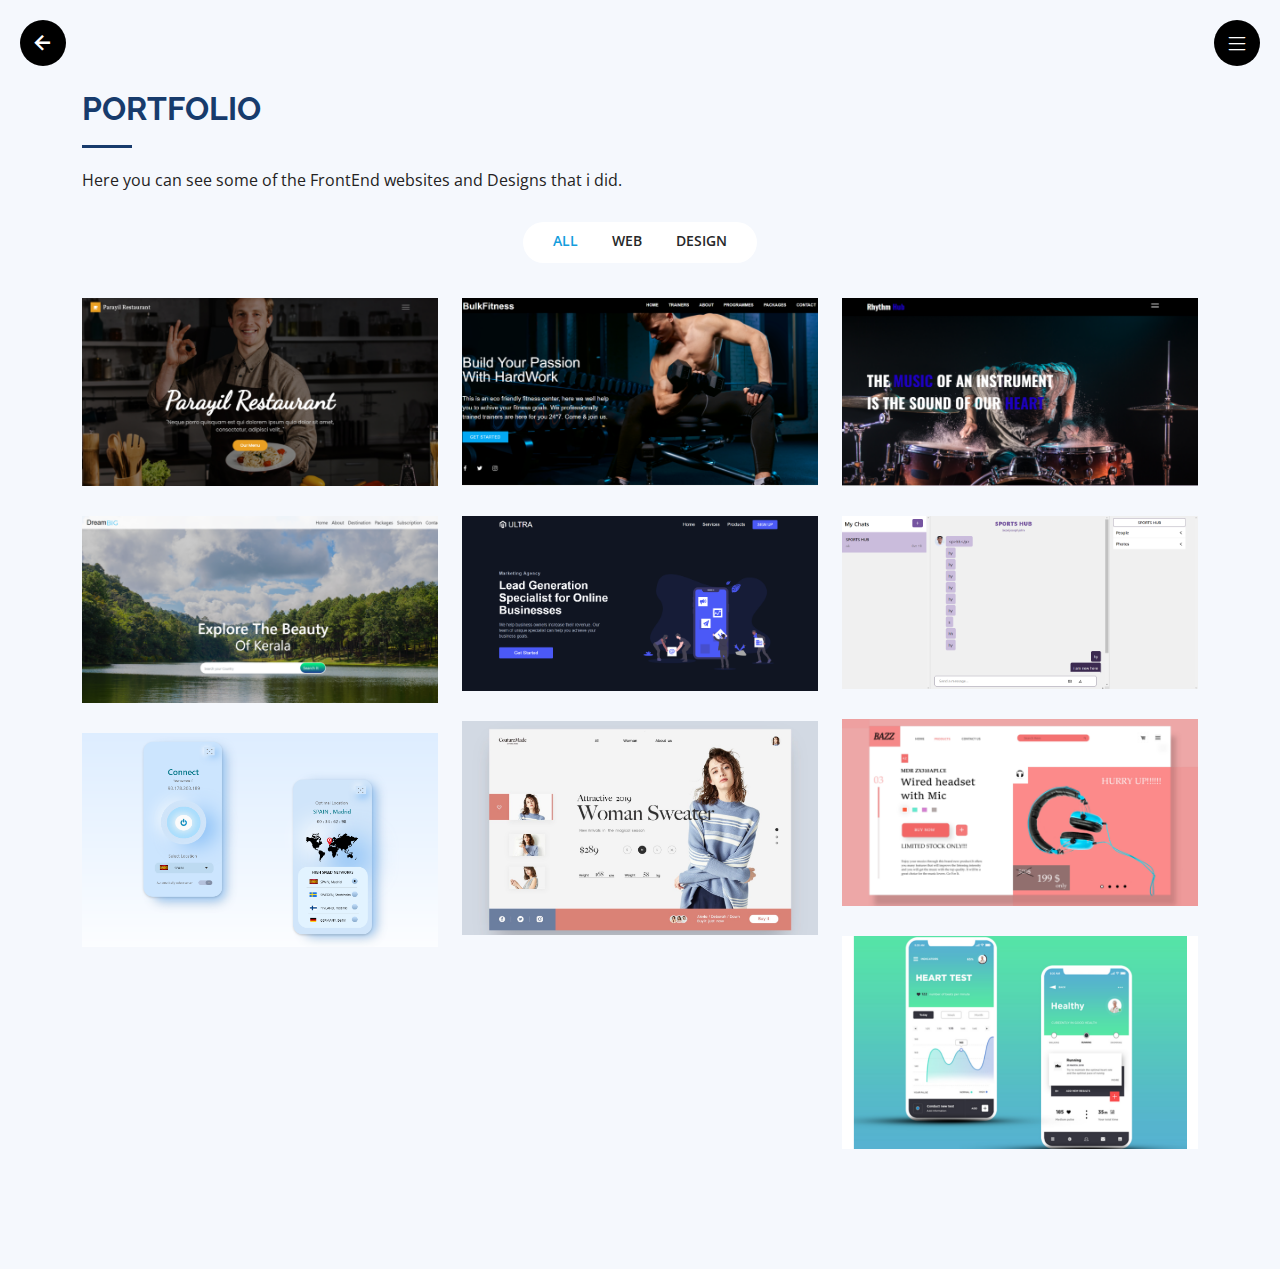
==== commit 2321de88: "new commit" ====
--- a/portfolio.html
+++ b/portfolio.html
@@ -5,7 +5,7 @@
   <meta charset="utf-8">
   <meta content="width=device-width, initial-scale=1.0" name="viewport">
 
-  <title>Bezel Website1</title>
+  <title>Bezel Jacob</title>
   <meta content="" name="description">
   <meta content="" name="keywords">
 
@@ -415,12 +415,12 @@
         <div class="row portfolio-container" data-aos="fade-up" data-aos-delay="100">
 
 
+         
           <div class="col-lg-4 col-md-6 portfolio-item filter-web">
             <div class="portfolio-wrap">
               <img src="assets/img/portfolio/portfolio-2.png" class="img-fluid" alt="">
               <div class="portfolio-links">
-                <a href="assets/img/portfolio/portfolio-2.png" data-gallery="portfolioGallery"
-                  class="portfolio-lightbox" title="Web 1"><i class="bx bx-plus"></i></a>
+                <a href="assets/img/portfolio/portfolio-2.png" data-gallery="portfolioGallery" class="portfolio-lightbox" title="Web 1"><i class="bx bx-plus"></i></a>
                 <a href="portfolio-details2.html" title="More Details"><i class="bx bx-link"></i></a>
               </div>
             </div>
@@ -430,8 +430,7 @@
             <div class="portfolio-wrap">
               <img src="assets/img/portfolio/portfolio-6.png" class="img-fluid" alt="">
               <div class="portfolio-links">
-                <a href="assets/img/portfolio/portfolio-6.png" data-gallery="portfolioGallery"
-                  class="portfolio-lightbox" title="Web 2"><i class="bx bx-plus"></i></a>
+                <a href="assets/img/portfolio/portfolio-6.png" data-gallery="portfolioGallery" class="portfolio-lightbox" title="Web 2"><i class="bx bx-plus"></i></a>
                 <a href="portfolio-details6.html" title="More Details"><i class="bx bx-link"></i></a>
               </div>
             </div>
@@ -441,8 +440,7 @@
             <div class="portfolio-wrap">
               <img src="assets/img/portfolio/portfolio-7.png" class="img-fluid" alt="">
               <div class="portfolio-links">
-                <a href="assets/img/portfolio/portfolio-7.png" data-gallery="portfolioGallery"
-                  class="portfolio-lightbox" title="Web 3"><i class="bx bx-plus"></i></a>
+                <a href="assets/img/portfolio/portfolio-7.png" data-gallery="portfolioGallery" class="portfolio-lightbox" title="Web 3"><i class="bx bx-plus"></i></a>
                 <a href="portfolio-details7.html" title="More Details"><i class="bx bx-link"></i></a>
               </div>
             </div>
@@ -452,30 +450,39 @@
             <div class="portfolio-wrap">
               <img src="assets/img/portfolio/portfolio-8.png" class="img-fluid" alt="">
               <div class="portfolio-links">
-                <a href="assets/img/portfolio/portfolio-8.png" data-gallery="portfolioGallery"
-                  class="portfolio-lightbox" title="Web 4"><i class="bx bx-plus"></i></a>
+                <a href="assets/img/portfolio/portfolio-8.png" data-gallery="portfolioGallery" class="portfolio-lightbox" title="Web 4"><i class="bx bx-plus"></i></a>
                 <a href="portfolio-details8.html" title="More Details"><i class="bx bx-link"></i></a>
               </div>
             </div>
           </div>
 
+        
+
           <div class="col-lg-4 col-md-6 portfolio-item filter-web">
             <div class="portfolio-wrap">
-              <img src="assets/img/portfolio/portfolio-9.png" class="img-fluid" alt="">
-              <div class="portfolio-links">
-                <a href="assets/img/portfolio/portfolio-9.png" data-gallery="portfolioGallery"
-                  class="portfolio-lightbox" title="Web 5"><i class="bx bx-plus"></i></a>
-                <a href="portfolio-details9.html" title="More Details"><i class="bx bx-link"></i></a>
-              </div>
-            </div>
-          </div>
-
+              <img src="assets/img/portfolio/react1.png" class="img-fluid" alt="">
+              <div class="portfolio-links">
+                <a href="assets/img/portfolio/portfolio-9.png" data-gallery="portfolioGallery" class="portfolio-lightbox" title="Web 5"><i class="bx bx-plus"></i></a>
+                <a href="portfolio-details10.html" title="More Details"><i class="bx bx-link"></i></a>
+              </div>
+            </div>
+          </div>
+
+          <div class="col-lg-4 col-md-6 portfolio-item filter-web">
+            <div class="portfolio-wrap">
+              <img src="assets/img/portfolio/react5.png" class="img-fluid" alt="">
+              <div class="portfolio-links">
+                <a href="assets/img/portfolio/portfolio-9.png" data-gallery="portfolioGallery" class="portfolio-lightbox" title="Web 5"><i class="bx bx-plus"></i></a>
+                <a href="portfolio-details11.html" title="More Details"><i class="bx bx-link"></i></a>
+              </div>
+            </div>
+          </div>
+           
           <div class="col-lg-4 col-md-6 portfolio-item filter-app">
             <div class="portfolio-wrap">
               <img src="assets/img/portfolio/portfolio-1.png" class="img-fluid" alt="">
               <div class="portfolio-links">
-                <a href="assets/img/portfolio/portfolio-1.png" data-gallery="portfolioGallery"
-                  class="portfolio-lightbox" title="Design 1"><i class="bx bx-plus"></i></a>
+                <a href="assets/img/portfolio/portfolio-1.png" data-gallery="portfolioGallery" class="portfolio-lightbox" title="Design 1"><i class="bx bx-plus"></i></a>
                 <a href="portfolio-details1.html" title="More Details"><i class="bx bx-link"></i></a>
               </div>
             </div>
@@ -485,19 +492,17 @@
             <div class="portfolio-wrap">
               <img src="assets/img/portfolio/portfolio-3.png" class="img-fluid" alt="">
               <div class="portfolio-links">
-                <a href="assets/img/portfolio/portfolio-3.png" data-gallery="portfolioGallery"
-                  class="portfolio-lightbox" title="Design 2"><i class="bx bx-plus"></i></a>
+                <a href="assets/img/portfolio/portfolio-3.png" data-gallery="portfolioGallery" class="portfolio-lightbox" title="Design 2"><i class="bx bx-plus"></i></a>
                 <a href="portfolio-details3.html" title="More Details"><i class="bx bx-link"></i></a>
               </div>
             </div>
-          </div>
+          </div> 
 
           <div class="col-lg-4 col-md-6 portfolio-item filter-app">
             <div class="portfolio-wrap">
               <img src="assets/img/portfolio/portfolio-4.png" class="img-fluid" alt="">
               <div class="portfolio-links">
-                <a href="assets/img/portfolio/portfolio-4.png" data-gallery="portfolioGallery"
-                  class="portfolio-lightbox" title="Design 3"><i class="bx bx-plus"></i></a>
+                <a href="assets/img/portfolio/portfolio-4.png" data-gallery="portfolioGallery" class="portfolio-lightbox" title="Design 3"><i class="bx bx-plus"></i></a>
                 <a href="portfolio-details4.html" title="More Details"><i class="bx bx-link"></i></a>
               </div>
             </div>
@@ -506,8 +511,7 @@
             <div class="portfolio-wrap">
               <img src="assets/img/portfolio/portfolio-5.png" class="img-fluid" alt="">
               <div class="portfolio-links">
-                <a href="assets/img/portfolio/portfolio-5.png" data-gallery="portfolioGallery"
-                  class="portfolio-lightbox" title="Design 4"><i class="bx bx-plus"></i></a>
+                <a href="assets/img/portfolio/portfolio-5.png" data-gallery="portfolioGallery" class="portfolio-lightbox" title="Design 4"><i class="bx bx-plus"></i></a>
                 <a href="portfolio-details5.html" title="More Details"><i class="bx bx-link"></i></a>
               </div>
             </div>
